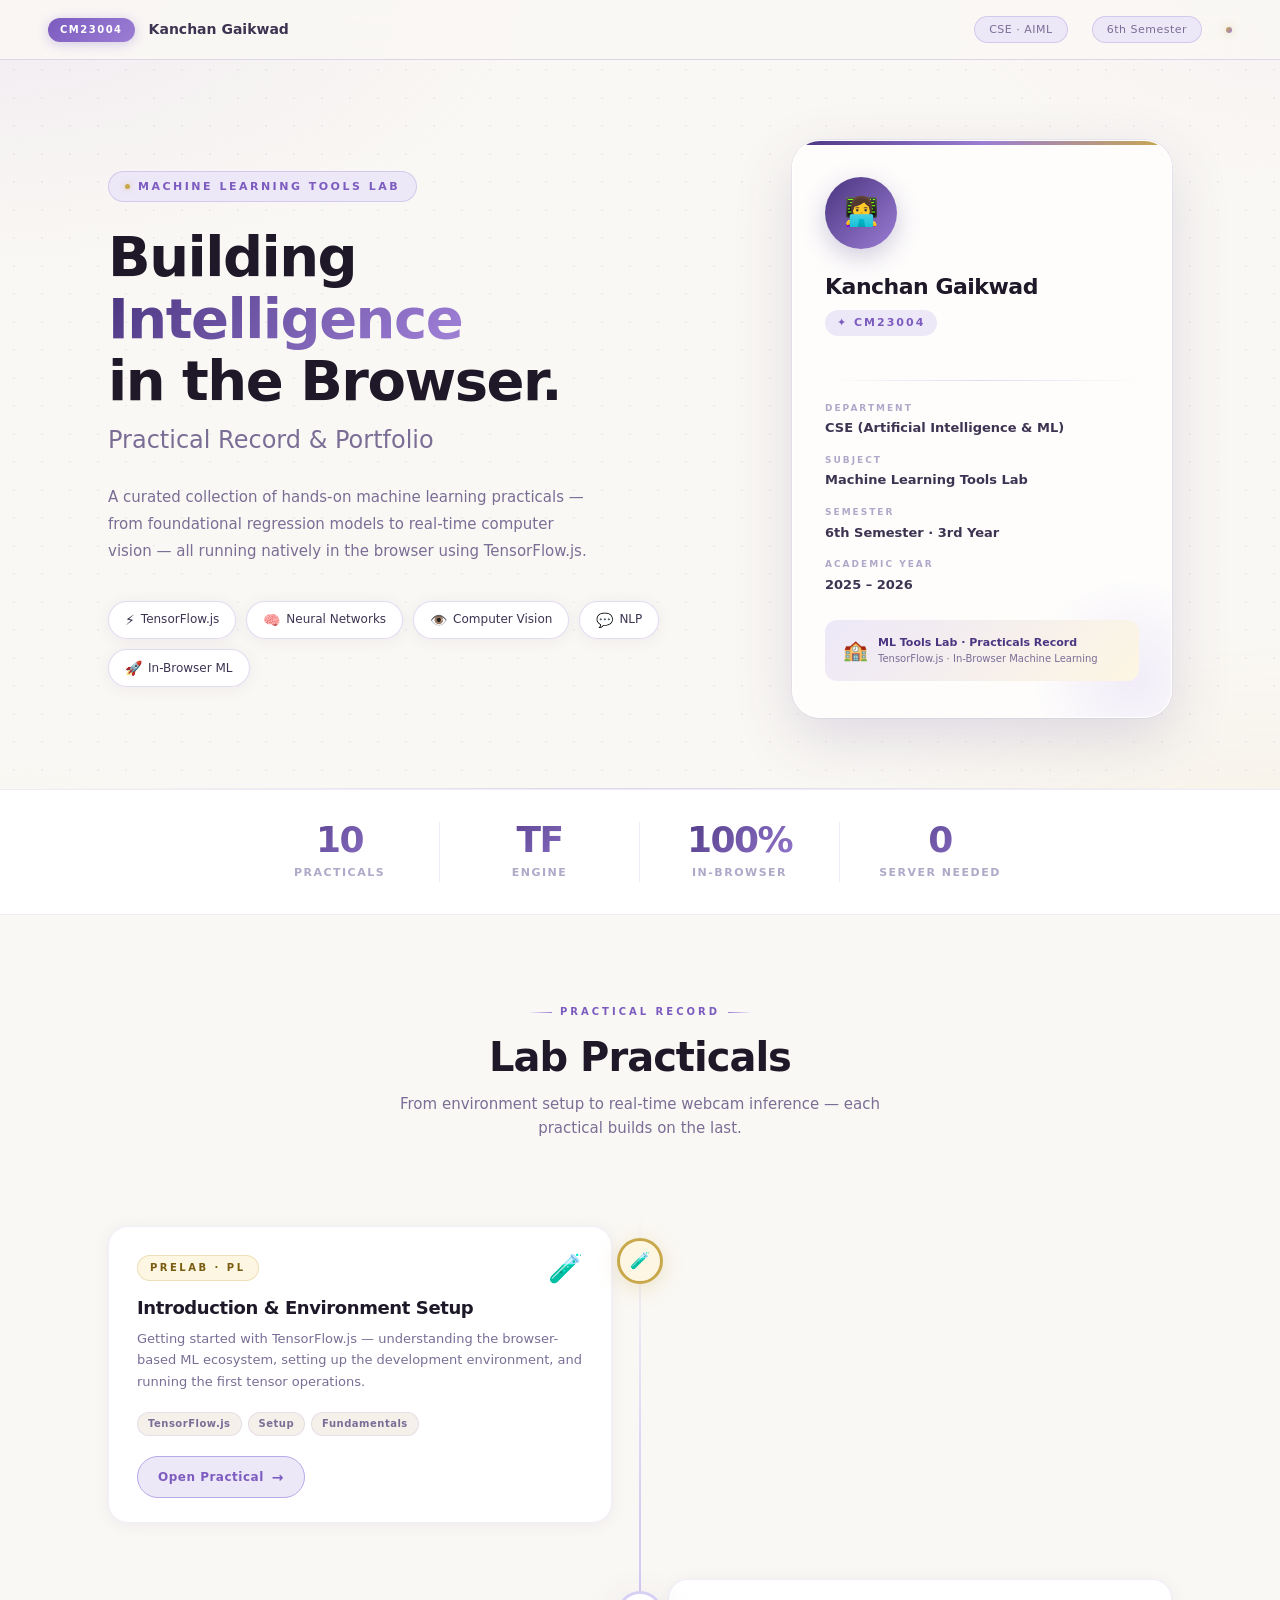
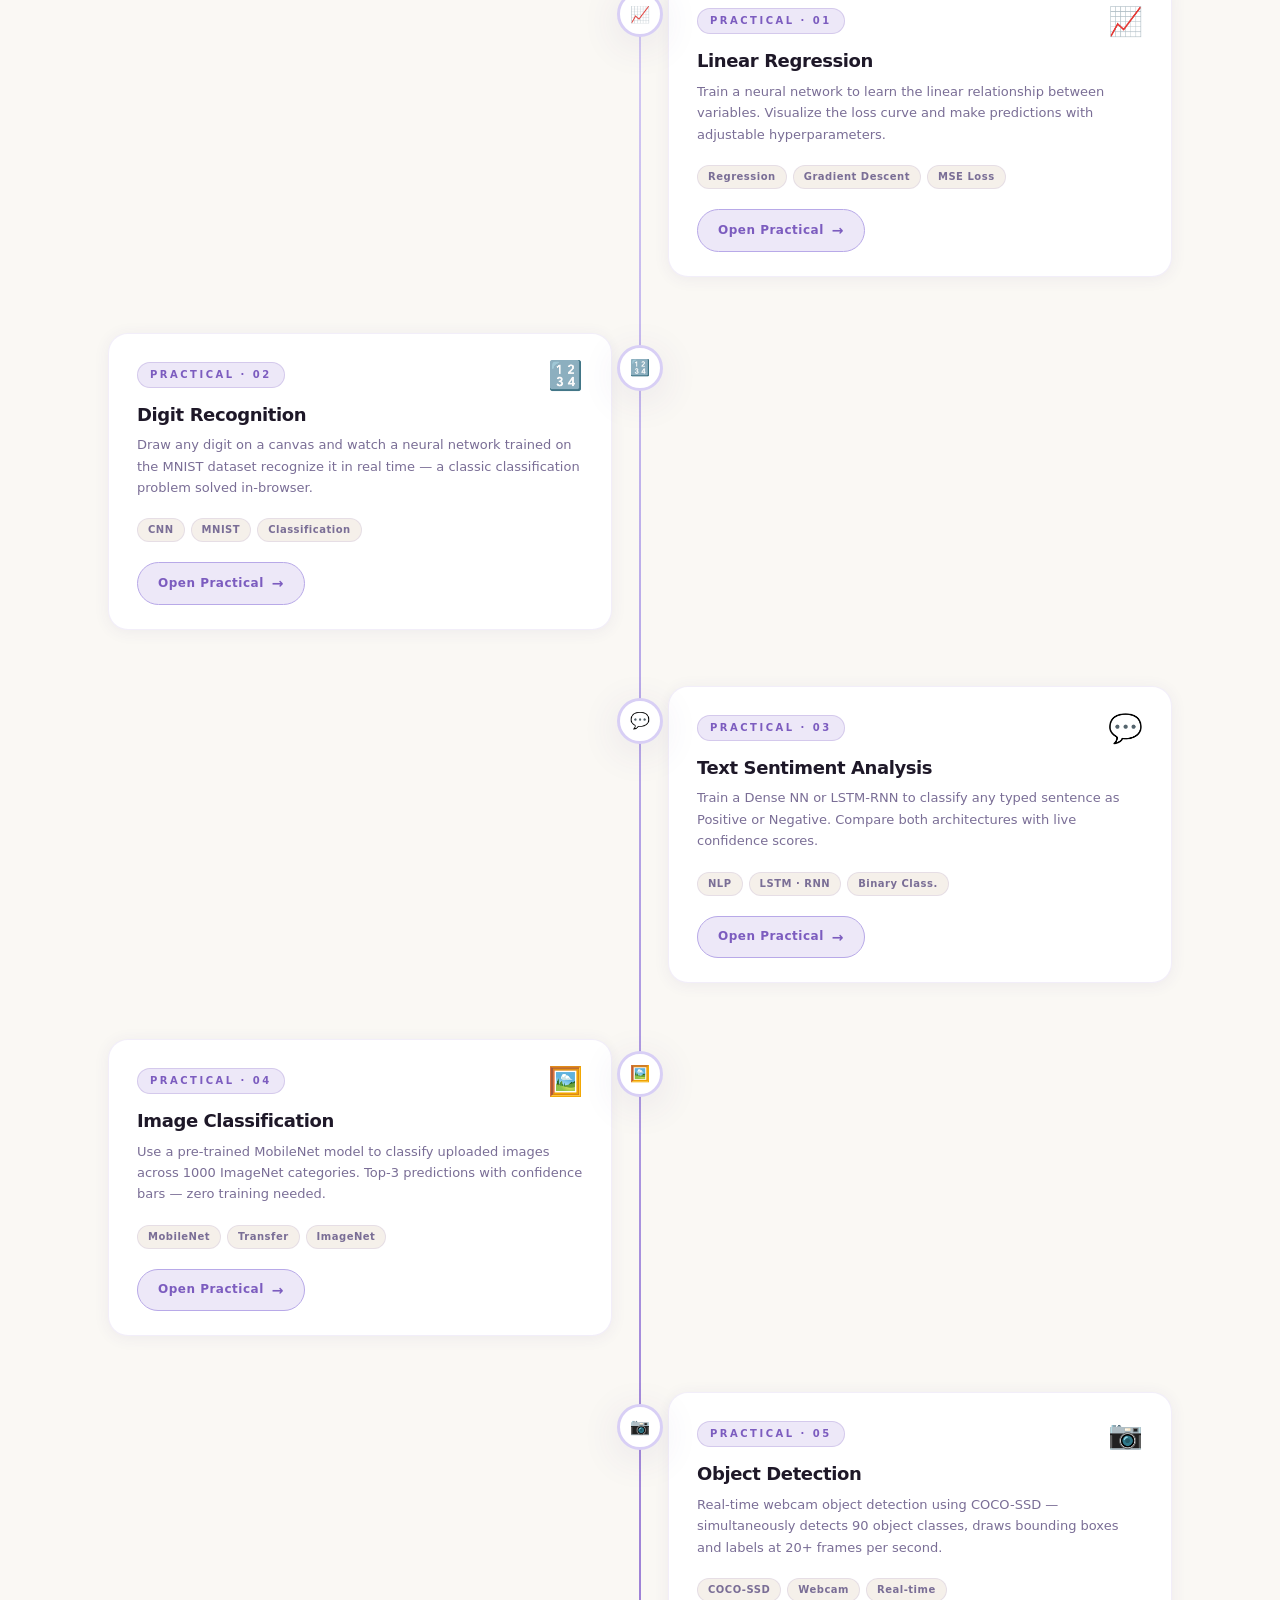
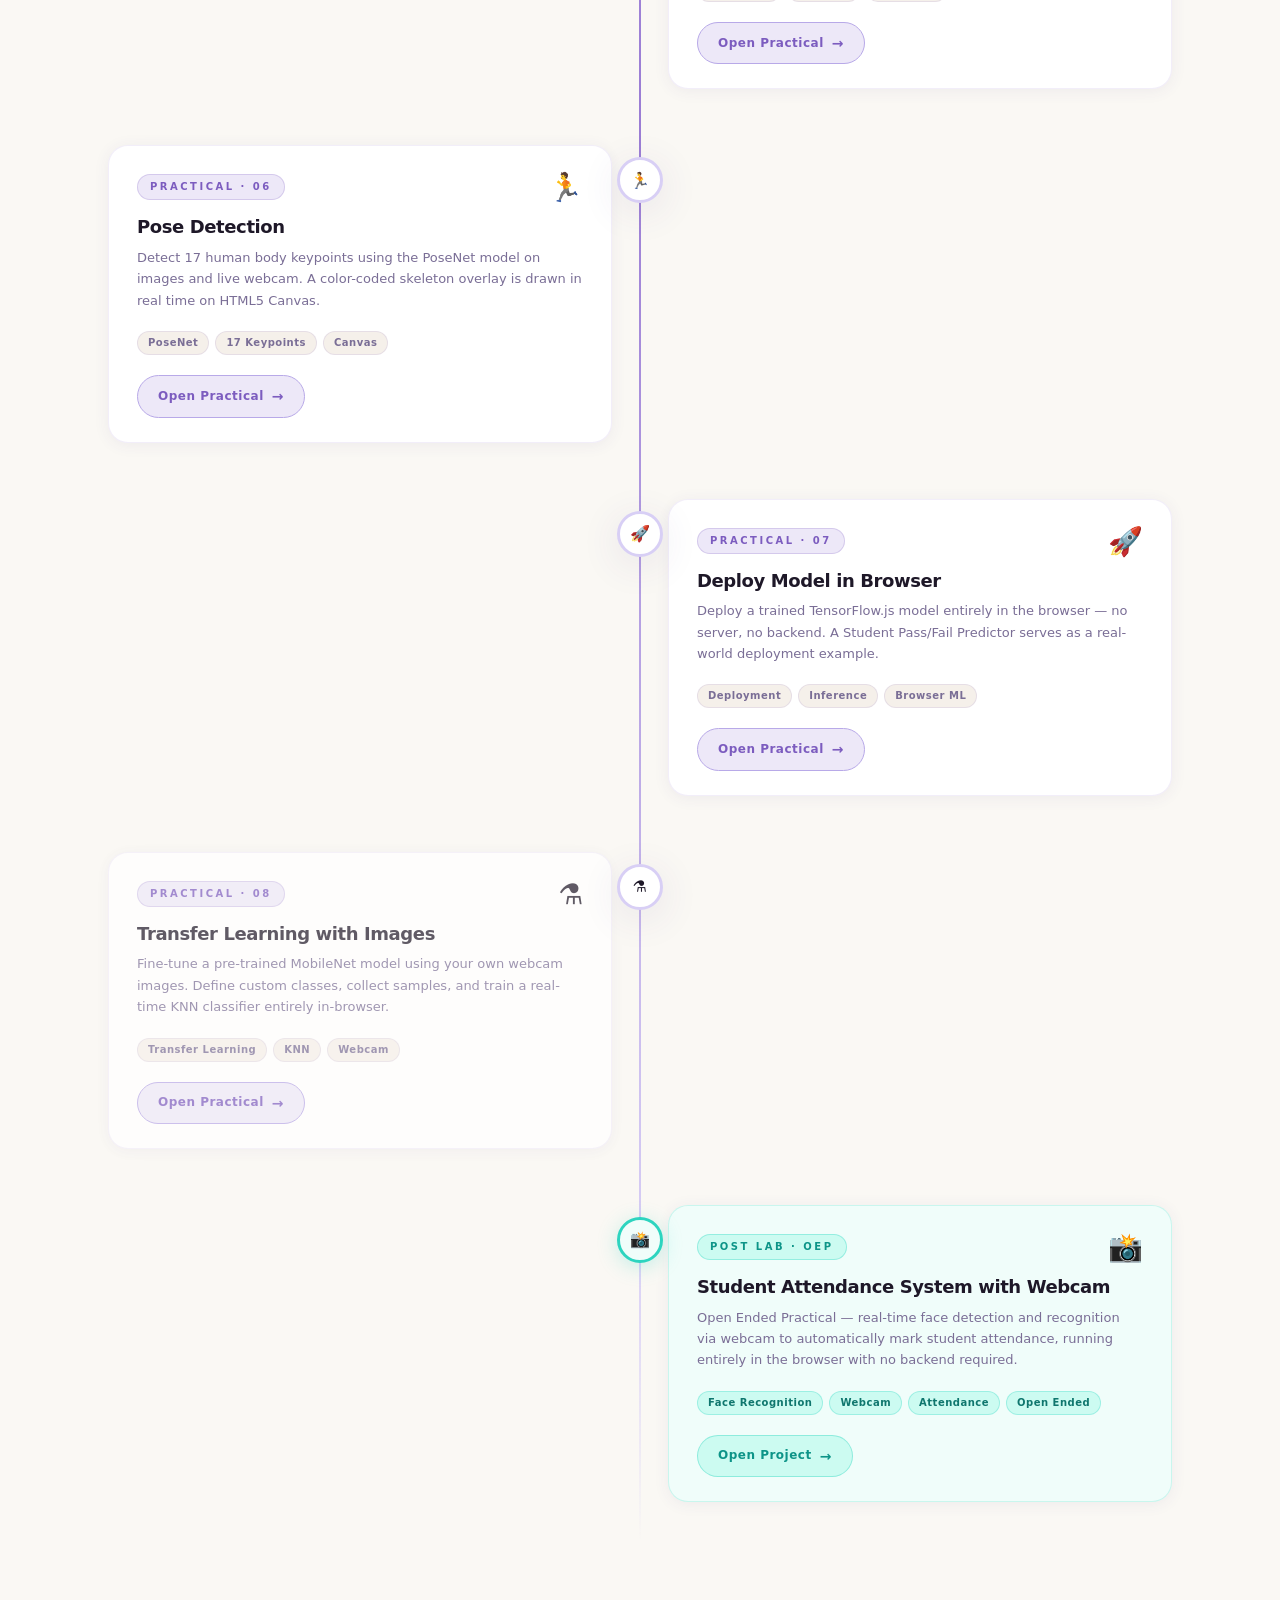
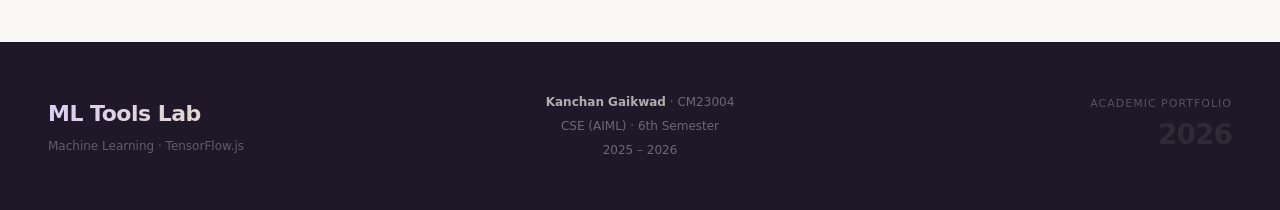
==== index.html @ 55ab8236 "Protfolio uploaded" ====
<!DOCTYPE html>
<html lang="en">

<head>
  <meta charset="UTF-8" />
  <meta name="viewport" content="width=device-width, initial-scale=1.0" />
  <title>ML Tools Lab — Kanchan Gaikwad</title>
  <style>
    *,
    *::before,
    *::after {
      box-sizing: border-box;
      margin: 0;
      padding: 0;
    }

    html {
      scroll-behavior: smooth;
    }

    :root {
      --cream: #faf8f4;
      --paper: #f5f0ea;
      --white: #ffffff;
      --lavender: #ede8f8;
      --lavender2: #d8cff5;
      --lavender3: #b8a9e8;
      --purple: #7c5cbf;
      --purple2: #9b7dd4;
      --purple-deep: #4a3580;
      --gold: #c9a84c;
      --gold-light: #f0dfa0;
      --gold-pale: #fdf6e3;
      --ink: #1e1828;
      --ink2: #3d3452;
      --ink3: #7a6e96;
      --ink4: #b0a8c8;
      --border: rgba(124, 92, 191, 0.12);
      --border2: rgba(124, 92, 191, 0.22);
      --shadow-sm: 0 2px 16px rgba(74, 53, 128, 0.07);
      --shadow-md: 0 8px 40px rgba(74, 53, 128, 0.11);
      --shadow-lg: 0 20px 60px rgba(74, 53, 128, 0.16);
      --radius: 20px;
    }

    body {
      background: var(--cream);
      color: var(--ink);
      font-family: -apple-system, BlinkMacSystemFont, 'Segoe UI', system-ui, sans-serif;
      min-height: 100vh;
      line-height: 1.6;
      overflow-x: hidden;
    }

    body::before {
      content: '';
      position: fixed;
      inset: 0;
      z-index: 0;
      pointer-events: none;
      background:
        radial-gradient(ellipse 70% 50% at 0% 0%, rgba(180, 160, 230, 0.13) 0%, transparent 60%),
        radial-gradient(ellipse 60% 50% at 100% 100%, rgba(201, 168, 76, 0.08) 0%, transparent 60%),
        radial-gradient(ellipse 50% 40% at 100% 0%, rgba(220, 200, 250, 0.10) 0%, transparent 55%),
        radial-gradient(ellipse 40% 30% at 0% 100%, rgba(196, 216, 200, 0.10) 0%, transparent 55%);
    }

    body::after {
      content: '';
      position: fixed;
      inset: 0;
      z-index: 0;
      pointer-events: none;
      background-image: radial-gradient(circle, rgba(124, 92, 191, 0.07) 1px, transparent 1px);
      background-size: 28px 28px;
    }

    .page {
      position: relative;
      z-index: 1;
    }

    @keyframes fadeUp {
      from {
        opacity: 0;
        transform: translateY(24px);
      }

      to {
        opacity: 1;
        transform: translateY(0);
      }
    }

    @keyframes float {

      0%,
      100% {
        transform: translateY(0px);
      }

      50% {
        transform: translateY(-6px);
      }
    }

    @keyframes shimmer {
      0% {
        background-position: -200% center;
      }

      100% {
        background-position: 200% center;
      }
    }

    /* NAVBAR */
    .navbar {
      position: sticky;
      top: 0;
      z-index: 100;
      background: rgba(250, 248, 244, 0.88);
      backdrop-filter: blur(20px);
      border-bottom: 1px solid var(--border2);
      padding: 0 48px;
      height: 60px;
      display: flex;
      align-items: center;
      justify-content: space-between;
      animation: fadeUp 0.5s ease both;
    }

    .nav-left {
      display: flex;
      align-items: center;
      gap: 14px;
    }

    .nav-badge {
      background: linear-gradient(135deg, var(--purple), var(--purple2));
      color: #fff;
      font-size: 10px;
      font-weight: 700;
      letter-spacing: 1.5px;
      text-transform: uppercase;
      padding: 4px 12px;
      border-radius: 20px;
      box-shadow: 0 2px 12px rgba(124, 92, 191, 0.3);
    }

    .nav-name {
      font-size: 14px;
      font-weight: 600;
      color: var(--ink2);
    }

    .nav-right {
      display: flex;
      align-items: center;
      gap: 24px;
    }

    .nav-tag {
      font-size: 11px;
      color: var(--ink3);
      letter-spacing: 0.5px;
      padding: 4px 14px;
      background: var(--lavender);
      border-radius: 20px;
      border: 1px solid var(--border2);
    }

    .nav-dot {
      width: 6px;
      height: 6px;
      border-radius: 50%;
      background: linear-gradient(135deg, var(--gold), var(--purple2));
      box-shadow: 0 0 8px rgba(201, 168, 76, 0.5);
    }

    /* HERO */
    .hero {
      padding: 80px 48px 70px;
      display: grid;
      grid-template-columns: 1fr 380px;
      gap: 60px;
      align-items: center;
      max-width: 1160px;
      margin: 0 auto;
      animation: fadeUp 0.7s 0.1s ease both;
    }

    .hero-eyebrow {
      display: inline-flex;
      align-items: center;
      gap: 8px;
      font-size: 11px;
      font-weight: 600;
      letter-spacing: 2.5px;
      text-transform: uppercase;
      color: var(--purple);
      background: var(--lavender);
      border: 1px solid var(--border2);
      border-radius: 20px;
      padding: 6px 16px;
      margin-bottom: 24px;
    }

    .hero-eyebrow .dot {
      width: 5px;
      height: 5px;
      border-radius: 50%;
      background: var(--gold);
      box-shadow: 0 0 6px rgba(201, 168, 76, 0.6);
    }

    .hero-heading {
      font-size: clamp(32px, 4.5vw, 56px);
      font-weight: 800;
      line-height: 1.1;
      letter-spacing: -1.5px;
      color: var(--ink);
      margin-bottom: 10px;
    }

    .hero-heading .grad {
      background: linear-gradient(135deg, var(--purple-deep) 0%, var(--purple2) 50%, var(--gold) 100%);
      -webkit-background-clip: text;
      -webkit-text-fill-color: transparent;
      background-clip: text;
      background-size: 200% auto;
      animation: shimmer 4s linear infinite;
    }

    .hero-sub-heading {
      font-size: clamp(18px, 2vw, 24px);
      font-weight: 300;
      color: var(--ink3);
      margin-bottom: 24px;
    }

    .hero-desc {
      font-size: 15px;
      color: var(--ink3);
      line-height: 1.8;
      max-width: 480px;
      margin-bottom: 36px;
    }

    .hero-chips {
      display: flex;
      flex-wrap: wrap;
      gap: 10px;
    }

    .chip {
      display: inline-flex;
      align-items: center;
      gap: 6px;
      font-size: 12px;
      font-weight: 500;
      padding: 7px 16px;
      border-radius: 20px;
      border: 1px solid var(--border2);
      background: var(--white);
      color: var(--ink2);
      box-shadow: var(--shadow-sm);
      transition: all 0.25s ease;
    }

    .chip:hover {
      background: var(--lavender);
      border-color: var(--lavender3);
      transform: translateY(-2px);
    }

    .chip-icon {
      font-size: 14px;
    }

    /* PROFILE CARD */
    .profile-card {
      background: rgba(255, 255, 255, 0.72);
      backdrop-filter: blur(24px);
      border: 1px solid rgba(255, 255, 255, 0.9);
      border-radius: 28px;
      padding: 36px 32px;
      box-shadow: var(--shadow-lg), 0 0 0 1px rgba(124, 92, 191, 0.08);
      position: relative;
      overflow: hidden;
      animation: float 6s ease-in-out infinite;
    }

    .profile-card::before {
      content: '';
      position: absolute;
      top: 0;
      left: 0;
      right: 0;
      height: 4px;
      background: linear-gradient(90deg, var(--purple-deep), var(--purple2), var(--gold));
      border-radius: 28px 28px 0 0;
    }

    .profile-card::after {
      content: '';
      position: absolute;
      bottom: -60px;
      right: -60px;
      width: 200px;
      height: 200px;
      border-radius: 50%;
      background: radial-gradient(circle, rgba(180, 160, 230, 0.18) 0%, transparent 70%);
      pointer-events: none;
    }

    .card-avatar {
      width: 72px;
      height: 72px;
      border-radius: 50%;
      background: linear-gradient(135deg, var(--purple-deep), var(--purple2));
      display: flex;
      align-items: center;
      justify-content: center;
      font-size: 28px;
      margin-bottom: 20px;
      box-shadow: 0 8px 24px rgba(74, 53, 128, 0.25);
      position: relative;
      z-index: 1;
    }

    .card-name {
      font-size: 22px;
      font-weight: 800;
      color: var(--ink);
      letter-spacing: -0.5px;
      margin-bottom: 4px;
      position: relative;
      z-index: 1;
    }

    .card-roll {
      display: inline-flex;
      align-items: center;
      gap: 6px;
      font-size: 11px;
      font-weight: 700;
      letter-spacing: 2px;
      text-transform: uppercase;
      color: var(--purple);
      background: var(--lavender);
      padding: 4px 12px;
      border-radius: 20px;
      margin-bottom: 24px;
      position: relative;
      z-index: 1;
    }

    .card-divider {
      height: 1px;
      background: linear-gradient(90deg, transparent, var(--border2), transparent);
      margin: 20px 0;
    }

    .card-fields {
      display: flex;
      flex-direction: column;
      gap: 14px;
      position: relative;
      z-index: 1;
    }

    .field-label {
      font-size: 9px;
      font-weight: 700;
      letter-spacing: 2px;
      text-transform: uppercase;
      color: var(--ink4);
      margin-bottom: 3px;
    }

    .field-val {
      font-size: 13px;
      font-weight: 600;
      color: var(--ink2);
    }

    .card-footer {
      margin-top: 24px;
      padding: 14px 18px;
      background: linear-gradient(135deg, var(--lavender), var(--gold-pale));
      border-radius: 12px;
      display: flex;
      align-items: center;
      gap: 10px;
      position: relative;
      z-index: 1;
    }

    .card-footer-icon {
      font-size: 20px;
    }

    .cft-title {
      font-size: 11px;
      font-weight: 700;
      color: var(--purple-deep);
    }

    .cft-sub {
      font-size: 10px;
      color: var(--ink3);
    }

    /* STATS */
    .divider {
      height: 1px;
      background: linear-gradient(90deg, transparent, var(--border2), transparent);
      margin: 0 48px;
    }

    .stats-strip {
      background: var(--white);
      border-top: 1px solid var(--border);
      border-bottom: 1px solid var(--border);
      padding: 32px 48px;
      display: flex;
      justify-content: center;
      margin-bottom: 80px;
      animation: fadeUp 0.6s 0.3s ease both;
    }

    .stat {
      flex: 1;
      max-width: 200px;
      text-align: center;
      padding: 0 28px;
      border-right: 1px solid var(--border);
    }

    .stat:last-child {
      border-right: none;
    }

    .stat-val {
      font-size: 36px;
      font-weight: 900;
      letter-spacing: -1.5px;
      background: linear-gradient(135deg, var(--purple-deep), var(--purple2));
      -webkit-background-clip: text;
      -webkit-text-fill-color: transparent;
      background-clip: text;
      line-height: 1;
      margin-bottom: 6px;
    }

    .stat-lbl {
      font-size: 11px;
      font-weight: 600;
      letter-spacing: 1.5px;
      text-transform: uppercase;
      color: var(--ink4);
    }

    /* SECTION */
    .section-wrap {
      max-width: 1160px;
      margin: 0 auto;
      padding: 0 48px 100px;
    }

    .section-head {
      text-align: center;
      margin-bottom: 70px;
      animation: fadeUp 0.6s 0.2s ease both;
    }

    .section-kicker {
      display: inline-flex;
      align-items: center;
      gap: 8px;
      font-size: 10px;
      font-weight: 700;
      letter-spacing: 3px;
      text-transform: uppercase;
      color: var(--purple);
      margin-bottom: 14px;
    }

    .section-kicker::before,
    .section-kicker::after {
      content: '';
      display: inline-block;
      width: 24px;
      height: 1px;
      background: linear-gradient(90deg, transparent, var(--purple2));
    }

    .section-kicker::after {
      background: linear-gradient(90deg, var(--purple2), transparent);
    }

    .section-title {
      font-size: clamp(26px, 3.5vw, 40px);
      font-weight: 800;
      letter-spacing: -1px;
      color: var(--ink);
      line-height: 1.15;
      margin-bottom: 12px;
    }

    .section-desc {
      font-size: 15px;
      color: var(--ink3);
      max-width: 500px;
      margin: 0 auto;
    }

    /* TIMELINE */
    .timeline {
      position: relative;
      display: flex;
      flex-direction: column;
    }

    .timeline::before {
      content: '';
      position: absolute;
      left: 50%;
      top: 0;
      bottom: 0;
      width: 2px;
      background: linear-gradient(180deg, transparent 0%, var(--lavender2) 8%, var(--lavender3) 30%, var(--purple2) 60%, var(--lavender2) 92%, transparent 100%);
      transform: translateX(-50%);
    }

    .t-item {
      display: grid;
      grid-template-columns: 1fr 56px 1fr;
      align-items: start;
      min-height: 160px;
      padding-bottom: 24px;
      animation: fadeUp 0.6s ease both;
    }

    .t-item:nth-child(even) .t-card {
      grid-column: 3;
      grid-row: 1;
    }

    .t-item:nth-child(even) .t-center {
      grid-column: 2;
      grid-row: 1;
    }

    .t-item:nth-child(even) .t-spacer {
      grid-column: 1;
      grid-row: 1;
    }

    .t-item:nth-child(odd) .t-card {
      grid-column: 1;
      grid-row: 1;
    }

    .t-item:nth-child(odd) .t-center {
      grid-column: 2;
      grid-row: 1;
    }

    .t-item:nth-child(odd) .t-spacer {
      grid-column: 3;
      grid-row: 1;
    }

    .t-center {
      display: flex;
      flex-direction: column;
      align-items: center;
      position: relative;
      padding-top: 28px;
    }

    .t-node {
      width: 46px;
      height: 46px;
      border-radius: 50%;
      background: var(--white);
      border: 3px solid var(--lavender2);
      display: flex;
      align-items: center;
      justify-content: center;
      font-size: 16px;
      position: relative;
      z-index: 2;
      box-shadow: var(--shadow-md);
      flex-shrink: 0;
    }

    .t-item.prelab .t-node {
      border-color: var(--gold);
      background: var(--gold-pale);
      box-shadow: 0 4px 20px rgba(201, 168, 76, 0.25);
    }

    .t-item.postlab .t-node {
      border-color: #2dd4bf;
      background: #f0fdfa;
      box-shadow: 0 4px 20px rgba(45, 212, 191, 0.25);
    }

    .t-card {
      background: var(--white);
      border: 1px solid rgba(124, 92, 191, 0.10);
      border-radius: var(--radius);
      padding: 28px 28px 24px;
      box-shadow: var(--shadow-sm);
      text-decoration: none;
      color: inherit;
      display: block;
      position: relative;
      overflow: hidden;
      margin: 16px 0;
      transition: transform 0.3s cubic-bezier(0.34, 1.56, 0.64, 1), box-shadow 0.3s ease, border-color 0.3s ease;
    }

    .t-item:nth-child(odd) .t-card::after,
    .t-item:nth-child(even) .t-card::after {
      content: '';
      position: absolute;
      top: 50px;
      width: 36px;
      height: 1px;
      background: linear-gradient(90deg, var(--lavender2), transparent);
    }

    .t-item:nth-child(odd) .t-card::after {
      right: -36px;
    }

    .t-item:nth-child(even) .t-card::after {
      left: -36px;
      background: linear-gradient(270deg, var(--lavender2), transparent);
    }

    .t-card::before {
      content: '';
      position: absolute;
      top: 0;
      left: 0;
      right: 0;
      height: 3px;
      background: linear-gradient(90deg, var(--card-c1, var(--purple-deep)), var(--card-c2, var(--purple2)));
      border-radius: var(--radius) var(--radius) 0 0;
      opacity: 0;
      transition: opacity 0.3s;
    }

    .t-card:hover {
      transform: translateY(-6px) scale(1.01);
      box-shadow: var(--shadow-lg);
      border-color: var(--border2);
    }

    .t-card:hover::before {
      opacity: 1;
    }

    .t-card:hover .t-btn {
      background: var(--purple);
      color: #fff;
      box-shadow: 0 4px 16px rgba(124, 92, 191, 0.35);
    }

    .t-card:hover .t-btn-arrow {
      transform: translateX(4px);
    }

    .t-item:nth-child(1) .t-card {
      --card-c1: #c9a84c;
      --card-c2: #e8d080;
    }

    .t-item:nth-child(2) .t-card {
      --card-c1: #7c5cbf;
      --card-c2: #9b7dd4;
    }

    .t-item:nth-child(3) .t-card {
      --card-c1: #3a7bd5;
      --card-c2: #7aabf0;
    }

    .t-item:nth-child(4) .t-card {
      --card-c1: #d45bbf;
      --card-c2: #f07ae8;
    }

    .t-item:nth-child(5) .t-card {
      --card-c1: #4a9d6f;
      --card-c2: #72c494;
    }

    .t-item:nth-child(6) .t-card {
      --card-c1: #d4753a;
      --card-c2: #f0a060;
    }

    .t-item:nth-child(7) .t-card {
      --card-c1: #5b6abf;
      --card-c2: #8090e0;
    }

    .t-item:nth-child(8) .t-card {
      --card-c1: #7abf5b;
      --card-c2: #a0e080;
    }

    .t-item:nth-child(9) .t-card {
      --card-c1: #bfb05b;
      --card-c2: #e0d080;
    }

    /* Post lab: teal theme, same size as others */
    .t-item.postlab .t-card {
      background: #f0fdfa;
      border-color: rgba(45, 212, 191, 0.2);
      --card-c1: #0d9488;
      --card-c2: #2dd4bf;
    }

    .t-item.postlab .t-card:hover {
      border-color: rgba(45, 212, 191, 0.45);
    }

    .t-item.postlab .t-card:hover .t-btn {
      background: #0d9488;
      color: #fff;
      box-shadow: 0 4px 16px rgba(13, 148, 136, 0.35);
    }

    .t-card-head {
      display: flex;
      align-items: flex-start;
      justify-content: space-between;
      margin-bottom: 14px;
    }

    .t-num {
      font-size: 10px;
      font-weight: 800;
      letter-spacing: 2.5px;
      text-transform: uppercase;
      color: var(--purple);
      background: var(--lavender);
      padding: 4px 12px;
      border-radius: 20px;
      border: 1px solid var(--border2);
      white-space: nowrap;
    }

    .t-item.prelab .t-num {
      color: #7a5c10;
      background: var(--gold-pale);
      border-color: rgba(201, 168, 76, 0.3);
    }

    .t-item.postlab .t-num {
      color: #0d9488;
      background: #ccfbf1;
      border-color: rgba(45, 212, 191, 0.35);
    }

    .t-emoji {
      font-size: 28px;
      line-height: 1;
    }

    .t-title {
      font-size: 18px;
      font-weight: 800;
      color: var(--ink);
      letter-spacing: -0.4px;
      line-height: 1.25;
      margin-bottom: 8px;
    }

    .t-desc {
      font-size: 13px;
      color: var(--ink3);
      line-height: 1.65;
      margin-bottom: 20px;
    }

    .t-tags {
      display: flex;
      flex-wrap: wrap;
      gap: 6px;
      margin-bottom: 20px;
    }

    .t-tag {
      font-size: 10px;
      font-weight: 600;
      letter-spacing: 0.5px;
      padding: 3px 10px;
      border-radius: 20px;
      background: var(--paper);
      border: 1px solid var(--border);
      color: var(--ink3);
    }

    .t-item.postlab .t-tag {
      background: #ccfbf1;
      border-color: rgba(45, 212, 191, 0.3);
      color: #0f766e;
    }

    .t-btn {
      display: inline-flex;
      align-items: center;
      gap: 8px;
      font-size: 12px;
      font-weight: 700;
      letter-spacing: 0.5px;
      padding: 9px 20px;
      border-radius: 40px;
      background: var(--lavender);
      border: 1.5px solid var(--lavender3);
      color: var(--purple);
      text-decoration: none;
      transition: all 0.25s ease;
      width: fit-content;
    }

    .t-item.postlab .t-btn {
      background: #ccfbf1;
      border-color: rgba(45, 212, 191, 0.4);
      color: #0d9488;
    }

    .t-btn-arrow {
      transition: transform 0.2s ease;
      font-size: 14px;
    }

    .t-spacer {}

    /* FOOTER */
    .footer {
      background: var(--ink);
      color: rgba(255, 255, 255, 0.55);
      padding: 48px;
      display: grid;
      grid-template-columns: 1fr 1fr 1fr;
      gap: 40px;
      align-items: center;
    }

    .footer-brand {
      font-size: 22px;
      font-weight: 800;
      letter-spacing: -0.5px;
      background: linear-gradient(135deg, var(--lavender2), var(--gold-light));
      -webkit-background-clip: text;
      -webkit-text-fill-color: transparent;
      background-clip: text;
      margin-bottom: 6px;
    }

    .footer-sub {
      font-size: 12px;
      color: rgba(255, 255, 255, 0.3);
    }

    .footer-mid {
      text-align: center;
    }

    .footer-mid-text {
      font-size: 12px;
      line-height: 2;
      color: rgba(255, 255, 255, 0.35);
    }

    .footer-mid-text b {
      color: rgba(255, 255, 255, 0.65);
    }

    .footer-right {
      text-align: right;
    }

    .footer-made {
      font-size: 11px;
      color: rgba(255, 255, 255, 0.25);
      letter-spacing: 1px;
      text-transform: uppercase;
    }

    .footer-year {
      font-size: 28px;
      font-weight: 800;
      color: rgba(255, 255, 255, 0.08);
      letter-spacing: -1px;
    }

    /* RESPONSIVE */
    @media (max-width: 900px) {
      .hero {
        grid-template-columns: 1fr;
        gap: 40px;
        padding: 48px 24px 40px;
      }

      .profile-card {
        animation: none;
      }

      .section-wrap {
        padding: 0 24px 80px;
      }

      .timeline::before {
        left: 24px;
        transform: none;
      }

      .t-item {
        grid-template-columns: 48px 1fr !important;
        padding-bottom: 16px;
      }

      .t-item:nth-child(odd) .t-card,
      .t-item:nth-child(even) .t-card {
        grid-column: 2 !important;
        grid-row: 1 !important;
      }

      .t-item:nth-child(odd) .t-center,
      .t-item:nth-child(even) .t-center {
        grid-column: 1 !important;
        grid-row: 1 !important;
      }

      .t-item:nth-child(odd) .t-spacer,
      .t-item:nth-child(even) .t-spacer {
        display: none !important;
      }

      .t-item:nth-child(odd) .t-card::after,
      .t-item:nth-child(even) .t-card::after {
        display: none;
      }

      .t-card {
        margin: 8px 0 8px 12px;
      }

      .navbar {
        padding: 0 20px;
      }

      .nav-right .nav-tag:first-child {
        display: none;
      }

      .stats-strip {
        padding: 24px;
      }

      .stat {
        padding: 0 16px;
      }

      .stat-val {
        font-size: 28px;
      }

      .footer {
        grid-template-columns: 1fr;
        gap: 20px;
        padding: 32px 24px;
      }

      .footer-mid,
      .footer-right {
        text-align: left;
      }
    }

    @media (max-width: 540px) {
      .hero-heading {
        font-size: 28px;
      }

      .nav-name {
        display: none;
      }

      .hero-chips,
      .t-tags {
        display: none;
      }

      .t-card {
        padding: 20px;
      }

      .t-title {
        font-size: 16px;
      }
    }
  </style>
</head>

<body>
  <div class="page">

    <nav class="navbar">
      <div class="nav-left">
        <span class="nav-badge">CM23004</span>
        <span class="nav-name">Kanchan Gaikwad</span>
      </div>
      <div class="nav-right">
        <span class="nav-tag">CSE · AIML</span>
        <span class="nav-tag">6th Semester</span>
        <div class="nav-dot"></div>
      </div>
    </nav>

    <section class="hero">
      <div class="hero-text">
        <div class="hero-eyebrow"><span class="dot"></span> Machine Learning Tools Lab</div>
        <h1 class="hero-heading">Building<br /><span class="grad">Intelligence</span><br />in the Browser.</h1>
        <p class="hero-sub-heading">Practical Record &amp; Portfolio</p>
        <p class="hero-desc">A curated collection of hands-on machine learning practicals — from foundational regression
          models to real-time computer vision — all running natively in the browser using TensorFlow.js.</p>
        <div class="hero-chips">
          <span class="chip"><span class="chip-icon">⚡</span> TensorFlow.js</span>
          <span class="chip"><span class="chip-icon">🧠</span> Neural Networks</span>
          <span class="chip"><span class="chip-icon">👁️</span> Computer Vision</span>
          <span class="chip"><span class="chip-icon">💬</span> NLP</span>
          <span class="chip"><span class="chip-icon">🚀</span> In-Browser ML</span>
        </div>
      </div>
      <div class="profile-card">
        <div class="card-avatar">👩‍💻</div>
        <div class="card-name">Kanchan Gaikwad</div>
        <div class="card-roll">✦ CM23004</div>
        <div class="card-divider"></div>
        <div class="card-fields">
          <div class="card-field">
            <div class="field-label">Department</div>
            <div class="field-val">CSE (Artificial Intelligence &amp; ML)</div>
          </div>
          <div class="card-field">
            <div class="field-label">Subject</div>
            <div class="field-val">Machine Learning Tools Lab</div>
          </div>
          <div class="card-field">
            <div class="field-label">Semester</div>
            <div class="field-val">6th Semester · 3rd Year</div>
          </div>
          <div class="card-field">
            <div class="field-label">Academic Year</div>
            <div class="field-val">2025 – 2026</div>
          </div>
        </div>
        <div class="card-footer">
          <div class="card-footer-icon">🏫</div>
          <div>
            <div class="cft-title">ML Tools Lab · Practicals Record</div>
            <div class="cft-sub">TensorFlow.js · In-Browser Machine Learning</div>
          </div>
        </div>
      </div>
    </section>

    <div class="divider"></div>
    <div class="stats-strip">
      <div class="stat">
        <div class="stat-val">10</div>
        <div class="stat-lbl">Practicals</div>
      </div>
      <div class="stat">
        <div class="stat-val">TF</div>
        <div class="stat-lbl">Engine</div>
      </div>
      <div class="stat">
        <div class="stat-val">100%</div>
        <div class="stat-lbl">In-Browser</div>
      </div>
      <div class="stat">
        <div class="stat-val">0</div>
        <div class="stat-lbl">Server Needed</div>
      </div>
    </div>

    <section class="section-wrap">
      <div class="section-head">
        <div class="section-kicker">Practical Record</div>
        <h2 class="section-title">Lab Practicals</h2>
        <p class="section-desc">From environment setup to real-time webcam inference — each practical builds on the
          last.</p>
      </div>

      <div class="timeline">

        <!-- PL -->
        <div class="t-item prelab" style="animation-delay:0.05s;">
          <a href="HelloTensorFlowJS/index.html" class="t-card">
            <div class="t-card-head"><span class="t-num">Prelab · PL</span><span class="t-emoji">🧪</span></div>
            <div class="t-title">Introduction &amp; Environment Setup</div>
            <div class="t-desc">Getting started with TensorFlow.js — understanding the browser-based ML ecosystem,
              setting up the development environment, and running the first tensor operations.</div>
            <div class="t-tags"><span class="t-tag">TensorFlow.js</span><span class="t-tag">Setup</span><span
                class="t-tag">Fundamentals</span></div>
            <div class="t-btn">Open Practical <span class="t-btn-arrow">→</span></div>
          </a>
          <div class="t-center">
            <div class="t-node">🧪</div>
          </div>
          <div class="t-spacer"></div>
        </div>

        <!-- PR1 -->
        <div class="t-item" style="animation-delay:0.10s;">
          <div class="t-spacer"></div>
          <div class="t-center">
            <div class="t-node">📈</div>
          </div>
          <a href="LinearRegressionwithSyntheticData/index.html" class="t-card">
            <div class="t-card-head"><span class="t-num">Practical · 01</span><span class="t-emoji">📈</span></div>
            <div class="t-title">Linear Regression</div>
            <div class="t-desc">Train a neural network to learn the linear relationship between variables. Visualize the
              loss curve and make predictions with adjustable hyperparameters.</div>
            <div class="t-tags"><span class="t-tag">Regression</span><span class="t-tag">Gradient Descent</span><span
                class="t-tag">MSE Loss</span></div>
            <div class="t-btn">Open Practical <span class="t-btn-arrow">→</span></div>
          </a>
        </div>

        <!-- PR2 -->
        <div class="t-item" style="animation-delay:0.15s;">
          <a href="Digit%20Recognition%20(MNIST%20Dataset)/index.html" class="t-card">
            <div class="t-card-head"><span class="t-num">Practical · 02</span><span class="t-emoji">🔢</span></div>
            <div class="t-title">Digit Recognition</div>
            <div class="t-desc">Draw any digit on a canvas and watch a neural network trained on the MNIST dataset
              recognize it in real time — a classic classification problem solved in-browser.</div>
            <div class="t-tags"><span class="t-tag">CNN</span><span class="t-tag">MNIST</span><span
                class="t-tag">Classification</span></div>
            <div class="t-btn">Open Practical <span class="t-btn-arrow">→</span></div>
          </a>
          <div class="t-center">
            <div class="t-node">🔢</div>
          </div>
          <div class="t-spacer"></div>
        </div>

        <!-- PR3 -->
        <div class="t-item" style="animation-delay:0.20s;">
          <div class="t-spacer"></div>
          <div class="t-center">
            <div class="t-node">💬</div>
          </div>
          <a href="Text%20Sentiment%20Analysis/index.html" class="t-card">
            <div class="t-card-head"><span class="t-num">Practical · 03</span><span class="t-emoji">💬</span></div>
            <div class="t-title">Text Sentiment Analysis</div>
            <div class="t-desc">Train a Dense NN or LSTM-RNN to classify any typed sentence as Positive or Negative.
              Compare both architectures with live confidence scores.</div>
            <div class="t-tags"><span class="t-tag">NLP</span><span class="t-tag">LSTM · RNN</span><span
                class="t-tag">Binary Class.</span></div>
            <div class="t-btn">Open Practical <span class="t-btn-arrow">→</span></div>
          </a>
        </div>

        <!-- PR4 -->
        <div class="t-item" style="animation-delay:0.25s;">
          <a href="Image%20Classification%20with%20Pre-trained%20MobileNet/index.html" class="t-card">
            <div class="t-card-head"><span class="t-num">Practical · 04</span><span class="t-emoji">🖼️</span></div>
            <div class="t-title">Image Classification</div>
            <div class="t-desc">Use a pre-trained MobileNet model to classify uploaded images across 1000 ImageNet
              categories. Top-3 predictions with confidence bars — zero training needed.</div>
            <div class="t-tags"><span class="t-tag">MobileNet</span><span class="t-tag">Transfer</span><span
                class="t-tag">ImageNet</span></div>
            <div class="t-btn">Open Practical <span class="t-btn-arrow">→</span></div>
          </a>
          <div class="t-center">
            <div class="t-node">🖼️</div>
          </div>
          <div class="t-spacer"></div>
        </div>

        <!-- PR5 -->
        <div class="t-item" style="animation-delay:0.30s;">
          <div class="t-spacer"></div>
          <div class="t-center">
            <div class="t-node">📷</div>
          </div>
          <a href="Webcam-based%20Object%20Detection/index.html" class="t-card">
            <div class="t-card-head"><span class="t-num">Practical · 05</span><span class="t-emoji">📷</span></div>
            <div class="t-title">Object Detection</div>
            <div class="t-desc">Real-time webcam object detection using COCO-SSD — simultaneously detects 90 object
              classes, draws bounding boxes and labels at 20+ frames per second.</div>
            <div class="t-tags"><span class="t-tag">COCO-SSD</span><span class="t-tag">Webcam</span><span
                class="t-tag">Real-time</span></div>
            <div class="t-btn">Open Practical <span class="t-btn-arrow">→</span></div>
          </a>
        </div>

        <!-- PR6 -->
        <div class="t-item" style="animation-delay:0.35s;">
          <a href="pose-detection-posenet/index.html" class="t-card">
            <div class="t-card-head"><span class="t-num">Practical · 06</span><span class="t-emoji">🏃</span></div>
            <div class="t-title">Pose Detection</div>
            <div class="t-desc">Detect 17 human body keypoints using the PoseNet model on images and live webcam. A
              color-coded skeleton overlay is drawn in real time on HTML5 Canvas.</div>
            <div class="t-tags"><span class="t-tag">PoseNet</span><span class="t-tag">17 Keypoints</span><span
                class="t-tag">Canvas</span></div>
            <div class="t-btn">Open Practical <span class="t-btn-arrow">→</span></div>
          </a>
          <div class="t-center">
            <div class="t-node">🏃</div>
          </div>
          <div class="t-spacer"></div>
        </div>

        <!-- PR7 -->
        <div class="t-item" style="animation-delay:0.40s;">
          <div class="t-spacer"></div>
          <div class="t-center">
            <div class="t-node">🚀</div>
          </div>
          <a href="Deploying%20a%20Model%20in%20Browser/index.html" class="t-card">
            <div class="t-card-head"><span class="t-num">Practical · 07</span><span class="t-emoji">🚀</span></div>
            <div class="t-title">Deploy Model in Browser</div>
            <div class="t-desc">Deploy a trained TensorFlow.js model entirely in the browser — no server, no backend. A
              Student Pass/Fail Predictor serves as a real-world deployment example.</div>
            <div class="t-tags"><span class="t-tag">Deployment</span><span class="t-tag">Inference</span><span
                class="t-tag">Browser ML</span></div>
            <div class="t-btn">Open Practical <span class="t-btn-arrow">→</span></div>
          </a>
        </div>

        <!-- PR8 -->
        <div class="t-item" style="animation-delay:0.45s;">
          <a href="Transfer%20Learning%20with%20Images/index.html" class="t-card" style="opacity:0.7;">
            <div class="t-card-head"><span class="t-num">Practical · 08</span><span class="t-emoji">⚗️</span></div>
            <div class="t-title">Transfer Learning with Images</div>
            <div class="t-desc">Fine-tune a pre-trained MobileNet model using your own webcam images. Define custom
              classes, collect samples, and train a real-time KNN classifier entirely in-browser.</div>
            <div class="t-tags"><span class="t-tag">Transfer Learning</span><span class="t-tag">KNN</span><span
                class="t-tag">Webcam</span></div>
            <div class="t-btn">Open Practical <span class="t-btn-arrow">→</span></div>
          </a>
          <div class="t-center">
            <div class="t-node">⚗️</div>
          </div>
          <div class="t-spacer"></div>
        </div>

        <!-- POST LAB -->
        <div class="t-item postlab" style="animation-delay:0.50s;">
          <div class="t-spacer"></div>
          <div class="t-center">
            <div class="t-node">📸</div>
          </div>
          <a href="Postlab\index.html" class="t-card">
            <div class="t-card-head"><span class="t-num">Post Lab · OEP</span><span class="t-emoji">📸</span></div>
            <div class="t-title">Student Attendance System with Webcam</div>
            <div class="t-desc">Open Ended Practical — real-time face detection and recognition via webcam to
              automatically mark student attendance, running entirely in the browser with no backend required.</div>
            <div class="t-tags">
              <span class="t-tag">Face Recognition</span>
              <span class="t-tag">Webcam</span>
              <span class="t-tag">Attendance</span>
              <span class="t-tag">Open Ended</span>
            </div>
            <div class="t-btn">Open Project <span class="t-btn-arrow">→</span></div>
          </a>
        </div>

      </div>
    </section>

    <footer class="footer">
      <div>
        <div class="footer-brand">ML Tools Lab</div>
        <div class="footer-sub">Machine Learning · TensorFlow.js</div>
      </div>
      <div class="footer-mid">
        <div class="footer-mid-text"><b>Kanchan Gaikwad</b> · CM23004<br />CSE (AIML) · 6th Semester<br />2025 – 2026
        </div>
      </div>
      <div class="footer-right">
        <div class="footer-made">Academic Portfolio</div>
        <div class="footer-year">2026</div>
      </div>
    </footer>

  </div>
</body>

</html>
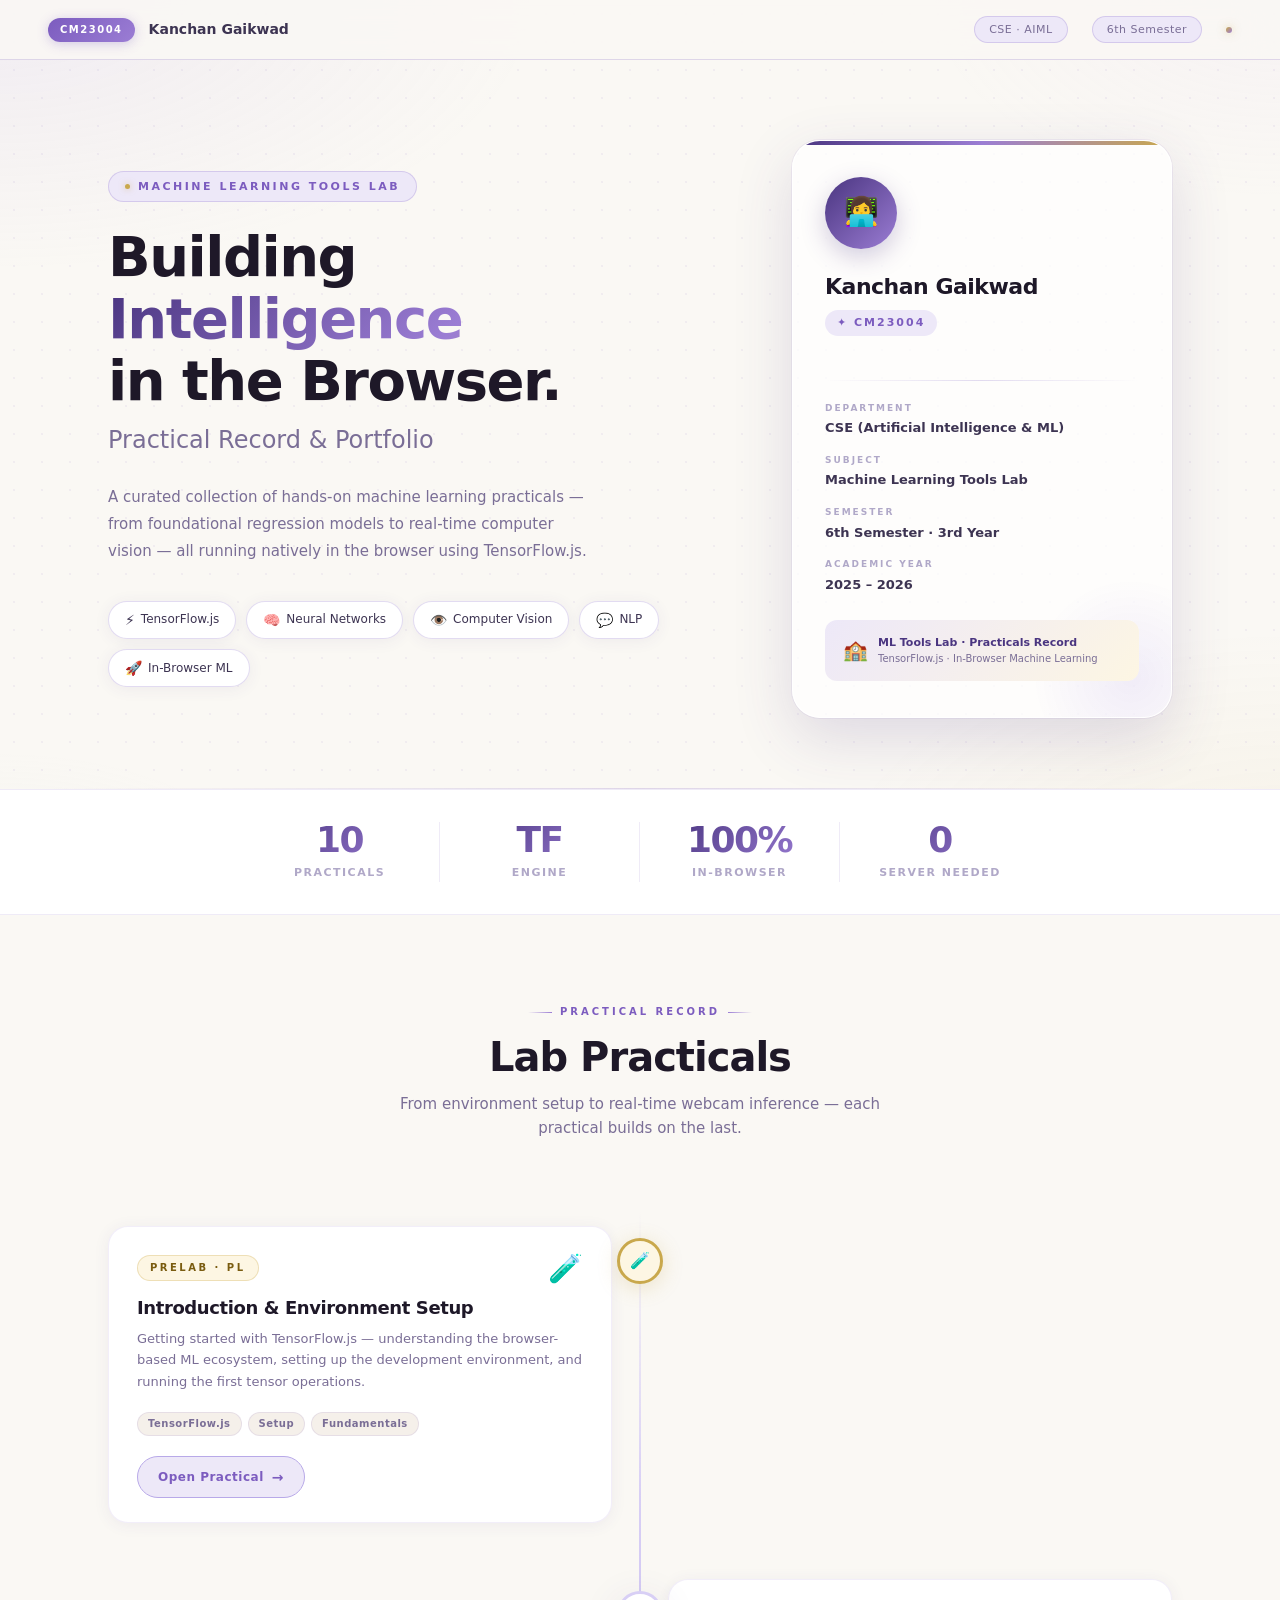
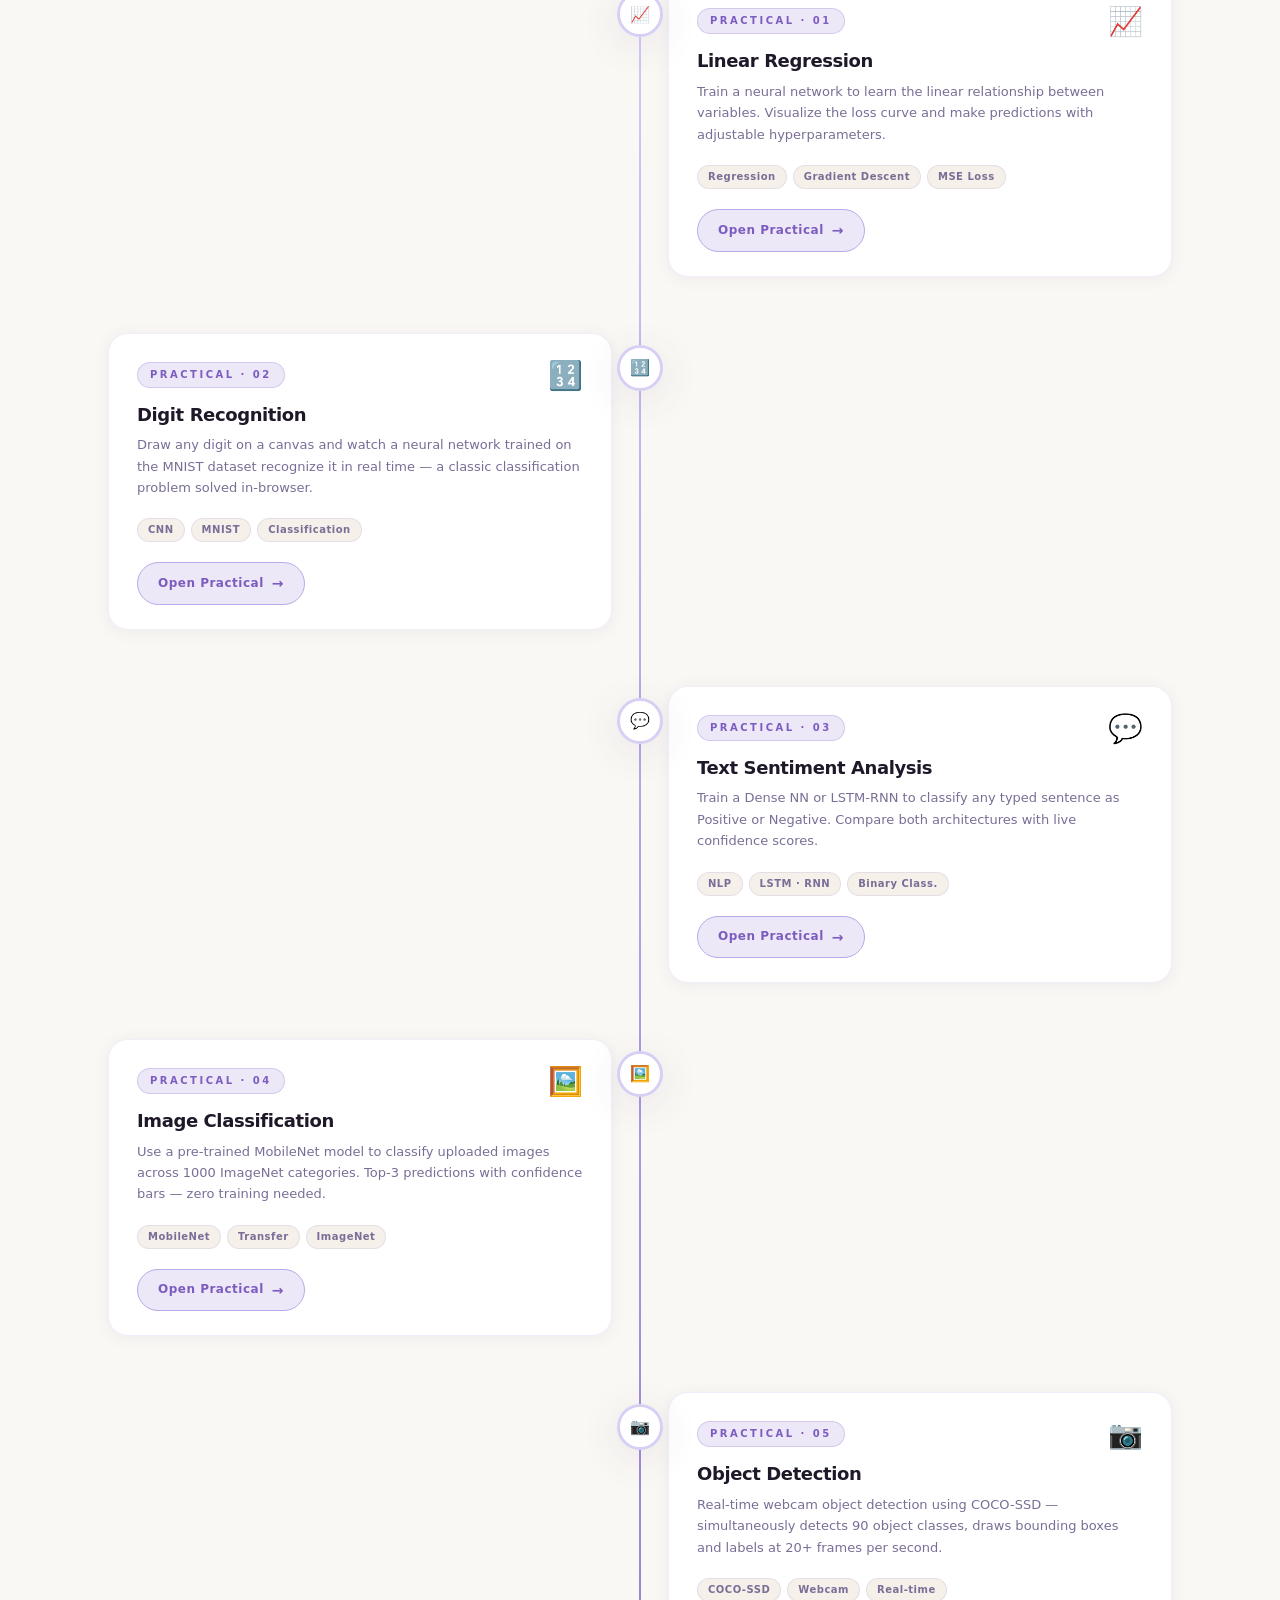
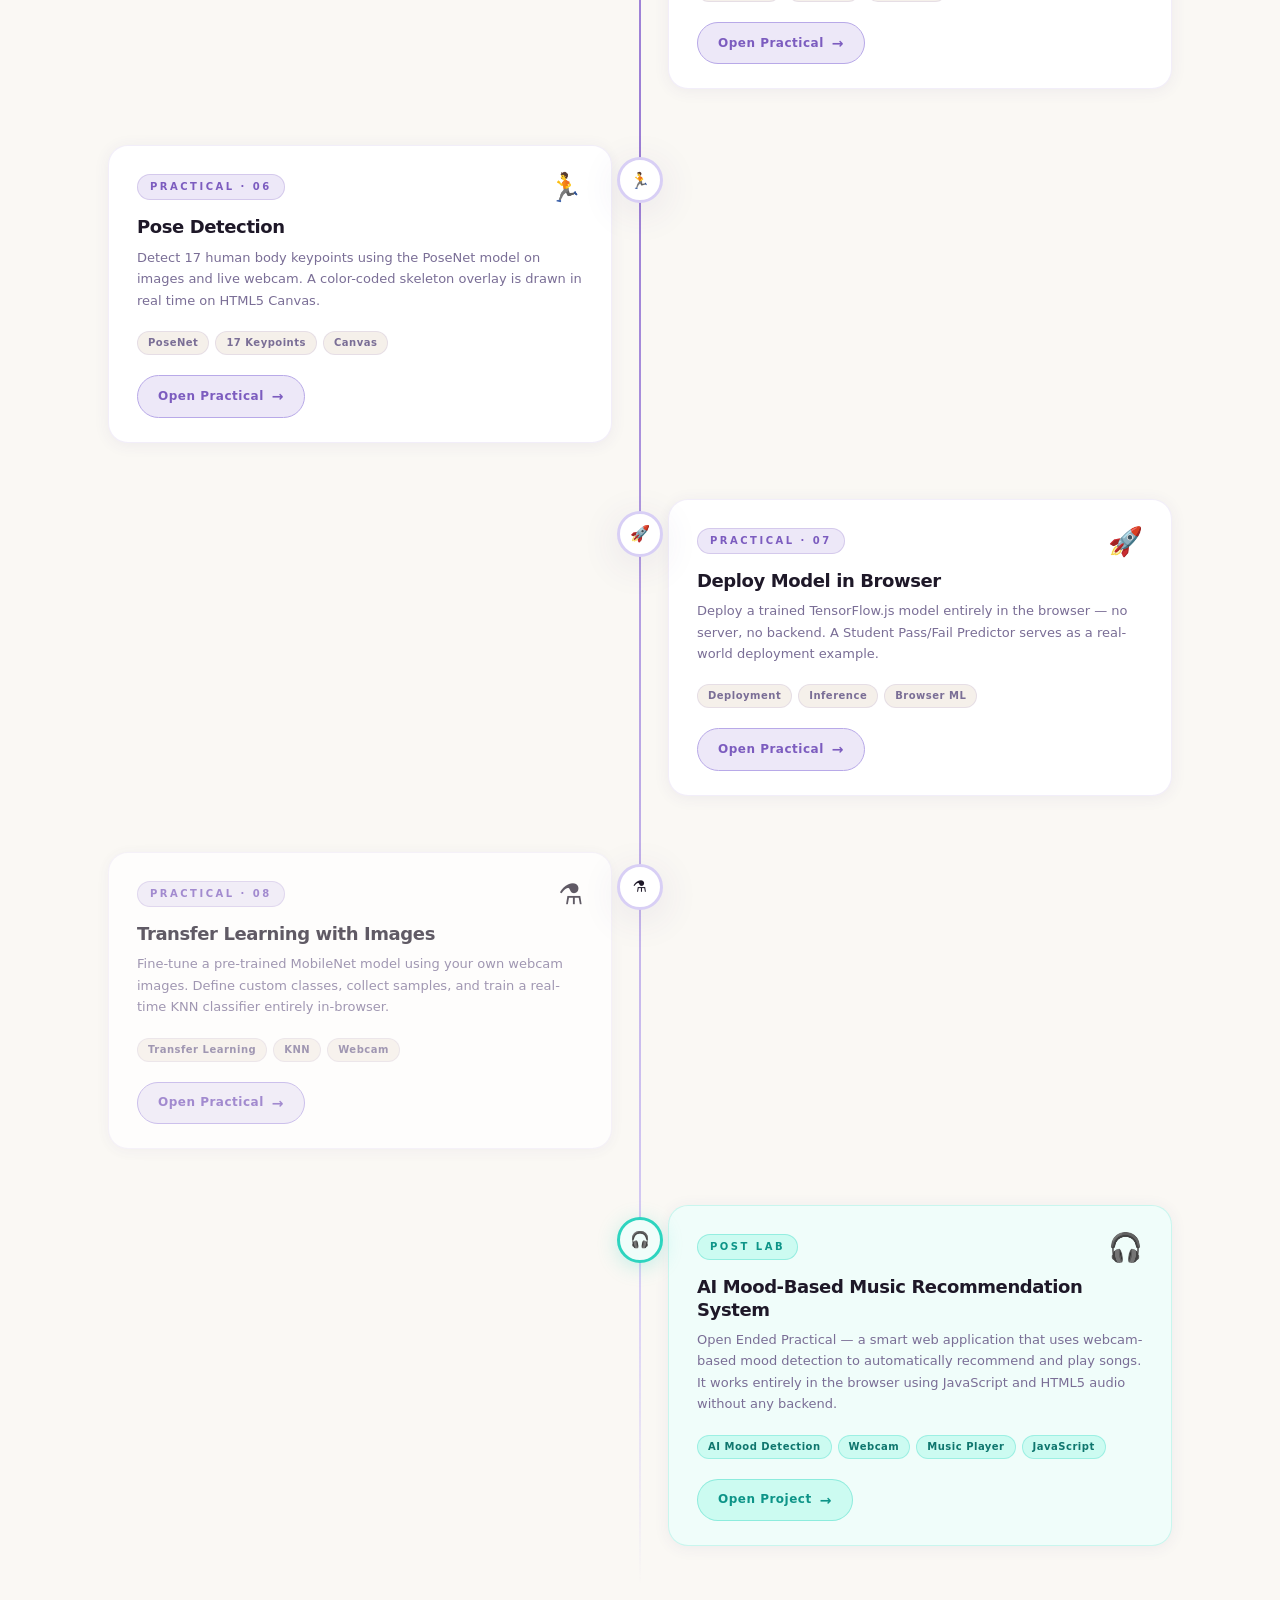
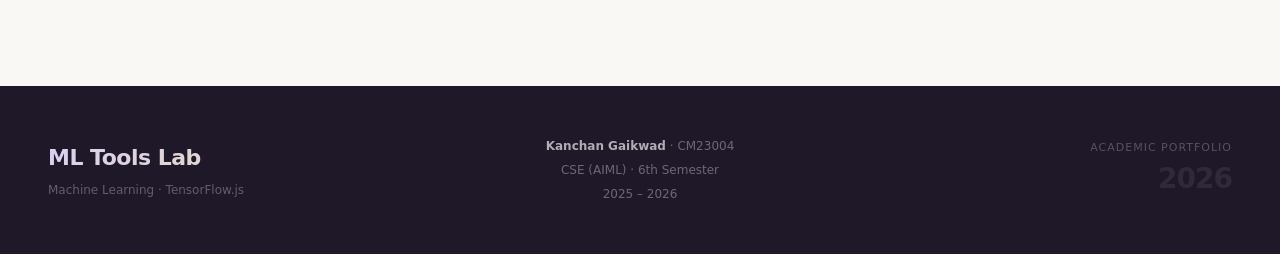
==== commit 0c651383: "Protfolio Uploaded" ====
--- a/index.html
+++ b/index.html
@@ -844,7 +844,6 @@
       font-size: 14px;
     }
 
-    .t-spacer {}
 
     /* FOOTER */
     .footer {
@@ -1264,20 +1263,33 @@
         <div class="t-item postlab" style="animation-delay:0.50s;">
           <div class="t-spacer"></div>
           <div class="t-center">
-            <div class="t-node">📸</div>
-          </div>
-          <a href="Postlab\index.html" class="t-card">
-            <div class="t-card-head"><span class="t-num">Post Lab · OEP</span><span class="t-emoji">📸</span></div>
-            <div class="t-title">Student Attendance System with Webcam</div>
-            <div class="t-desc">Open Ended Practical — real-time face detection and recognition via webcam to
-              automatically mark student attendance, running entirely in the browser with no backend required.</div>
+            <div class="t-node">🎧</div>
+          </div>
+
+          <a href="Postlab/index.html" class="t-card">
+            <div class="t-card-head">
+              <span class="t-num">Post Lab</span>
+              <span class="t-emoji">🎧</span>
+            </div>
+
+            <div class="t-title">AI Mood-Based Music Recommendation System</div>
+
+            <div class="t-desc">
+              Open Ended Practical — a smart web application that uses webcam-based mood detection
+              to automatically recommend and play songs. It works entirely in the browser using
+              JavaScript and HTML5 audio without any backend.
+            </div>
+
             <div class="t-tags">
-              <span class="t-tag">Face Recognition</span>
+              <span class="t-tag">AI Mood Detection</span>
               <span class="t-tag">Webcam</span>
-              <span class="t-tag">Attendance</span>
-              <span class="t-tag">Open Ended</span>
+              <span class="t-tag">Music Player</span>
+              <span class="t-tag">JavaScript</span>
             </div>
-            <div class="t-btn">Open Project <span class="t-btn-arrow">→</span></div>
+
+            <div class="t-btn">
+              Open Project <span class="t-btn-arrow">→</span>
+            </div>
           </a>
         </div>
 
